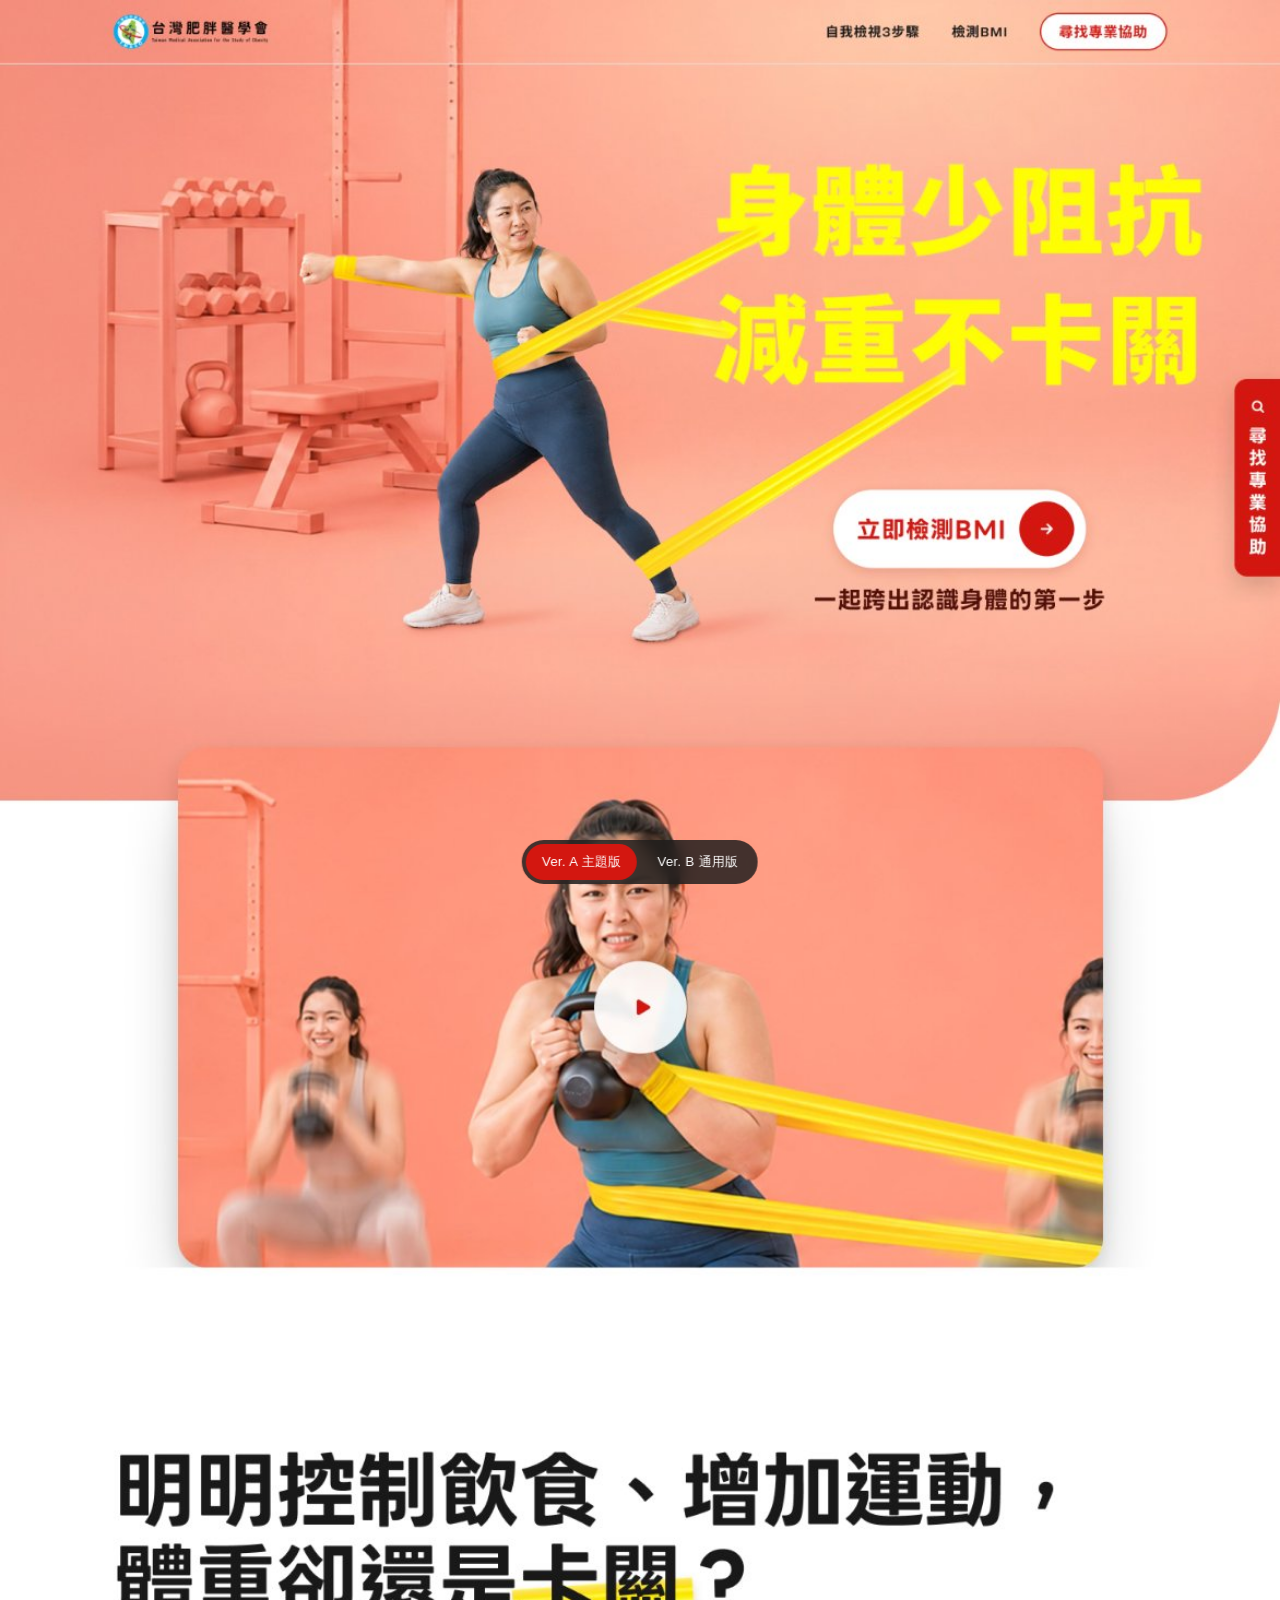
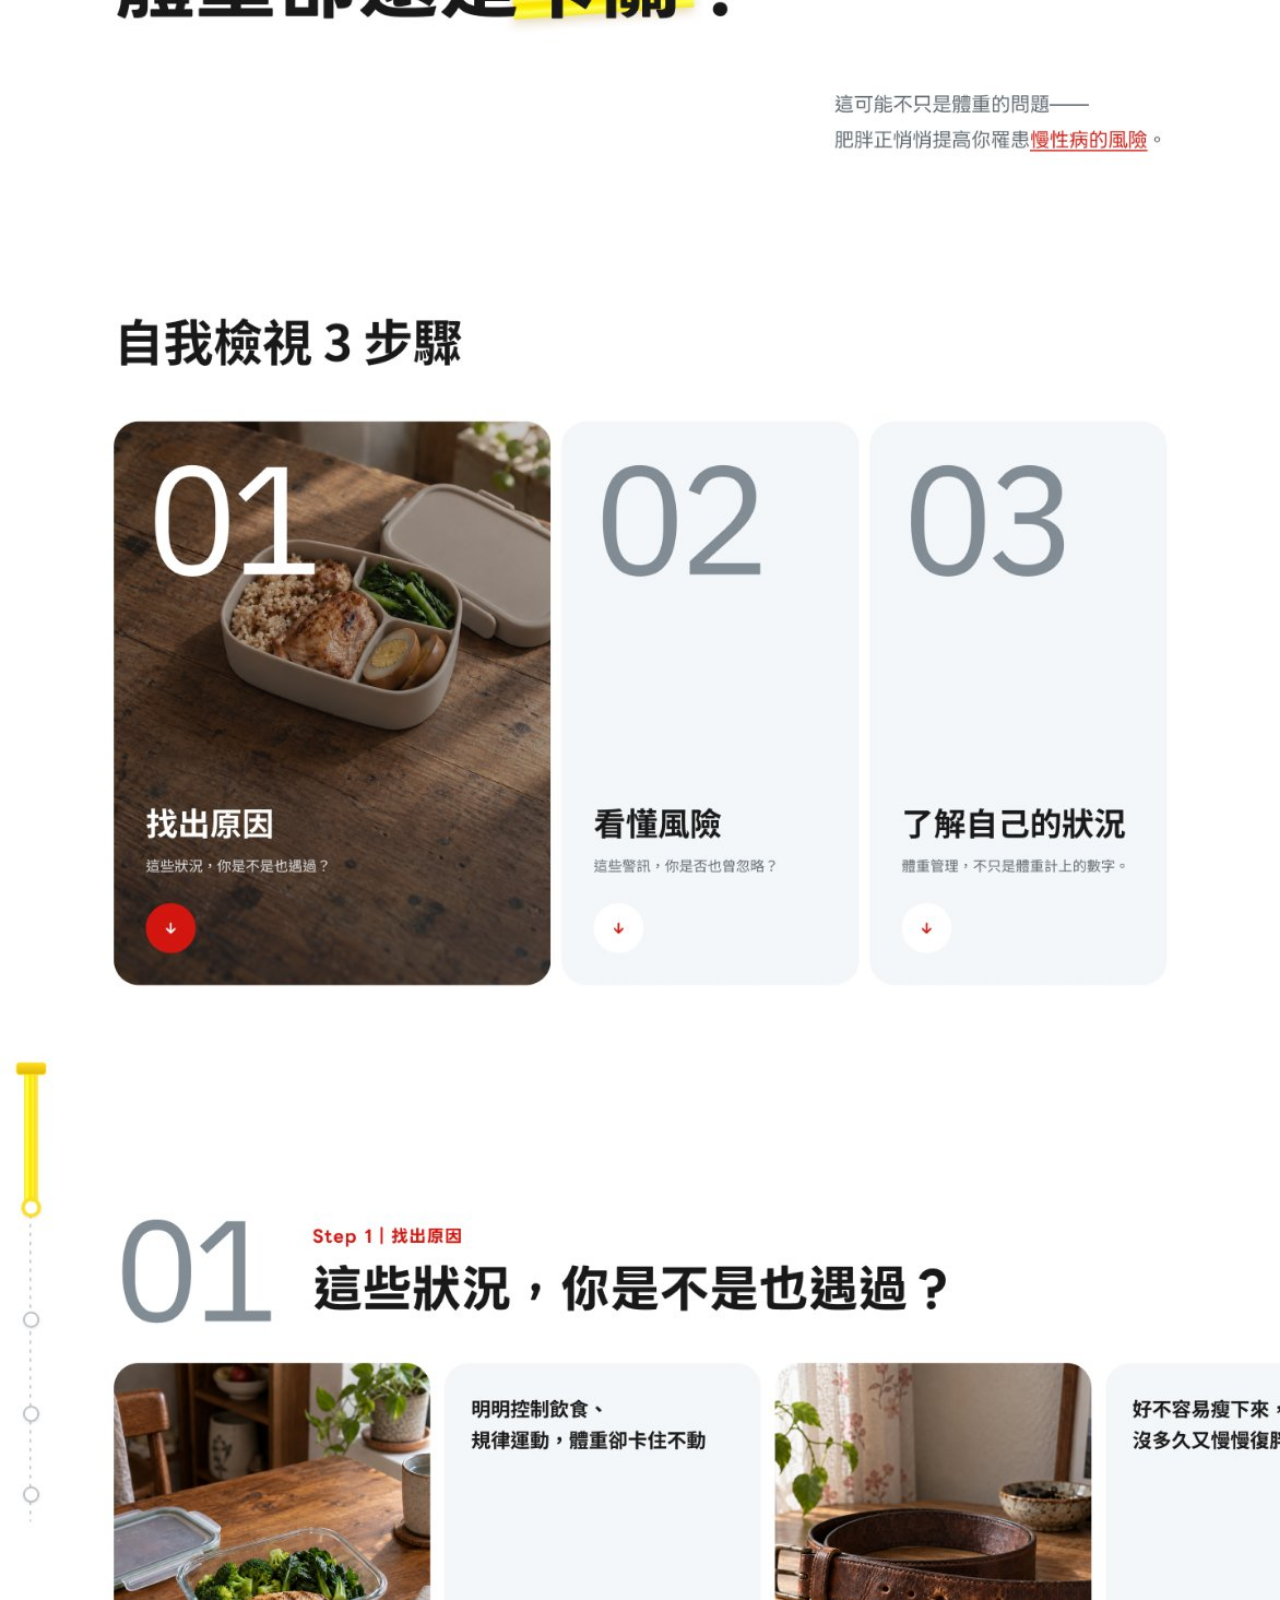
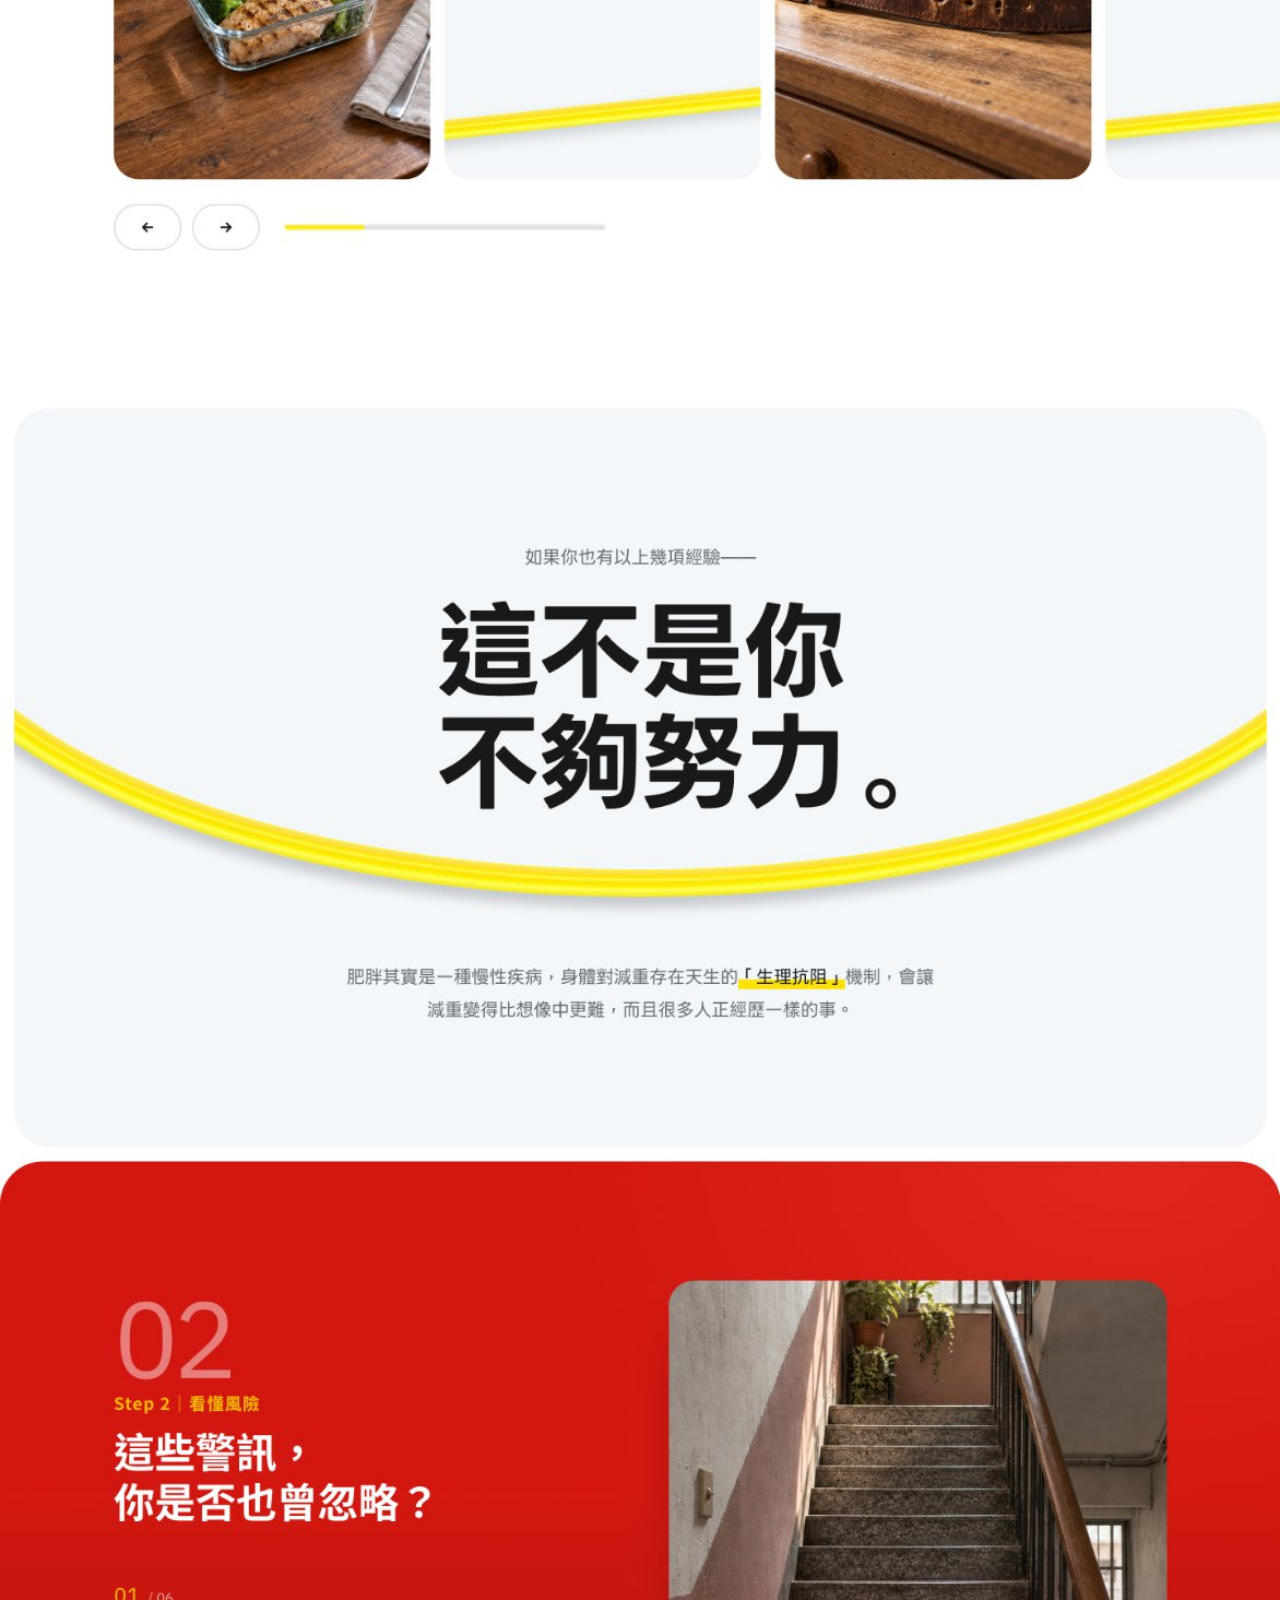
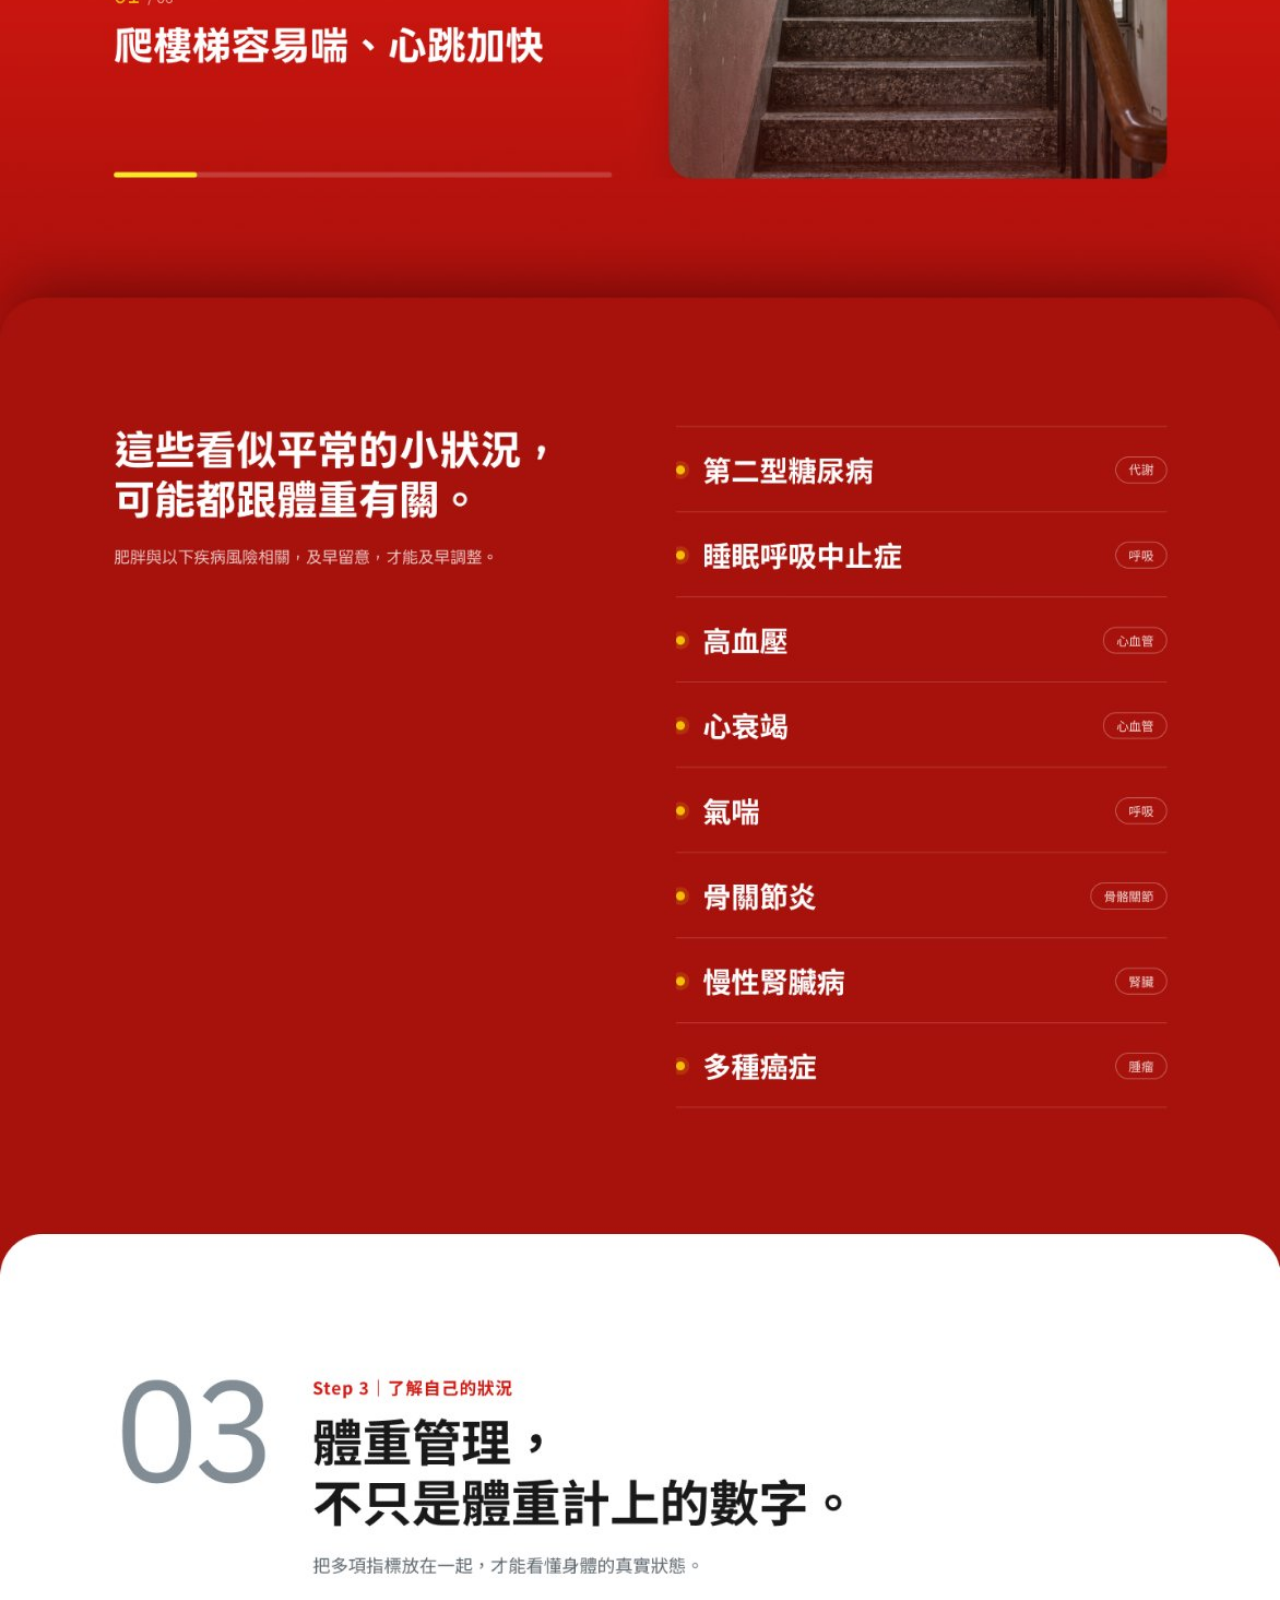
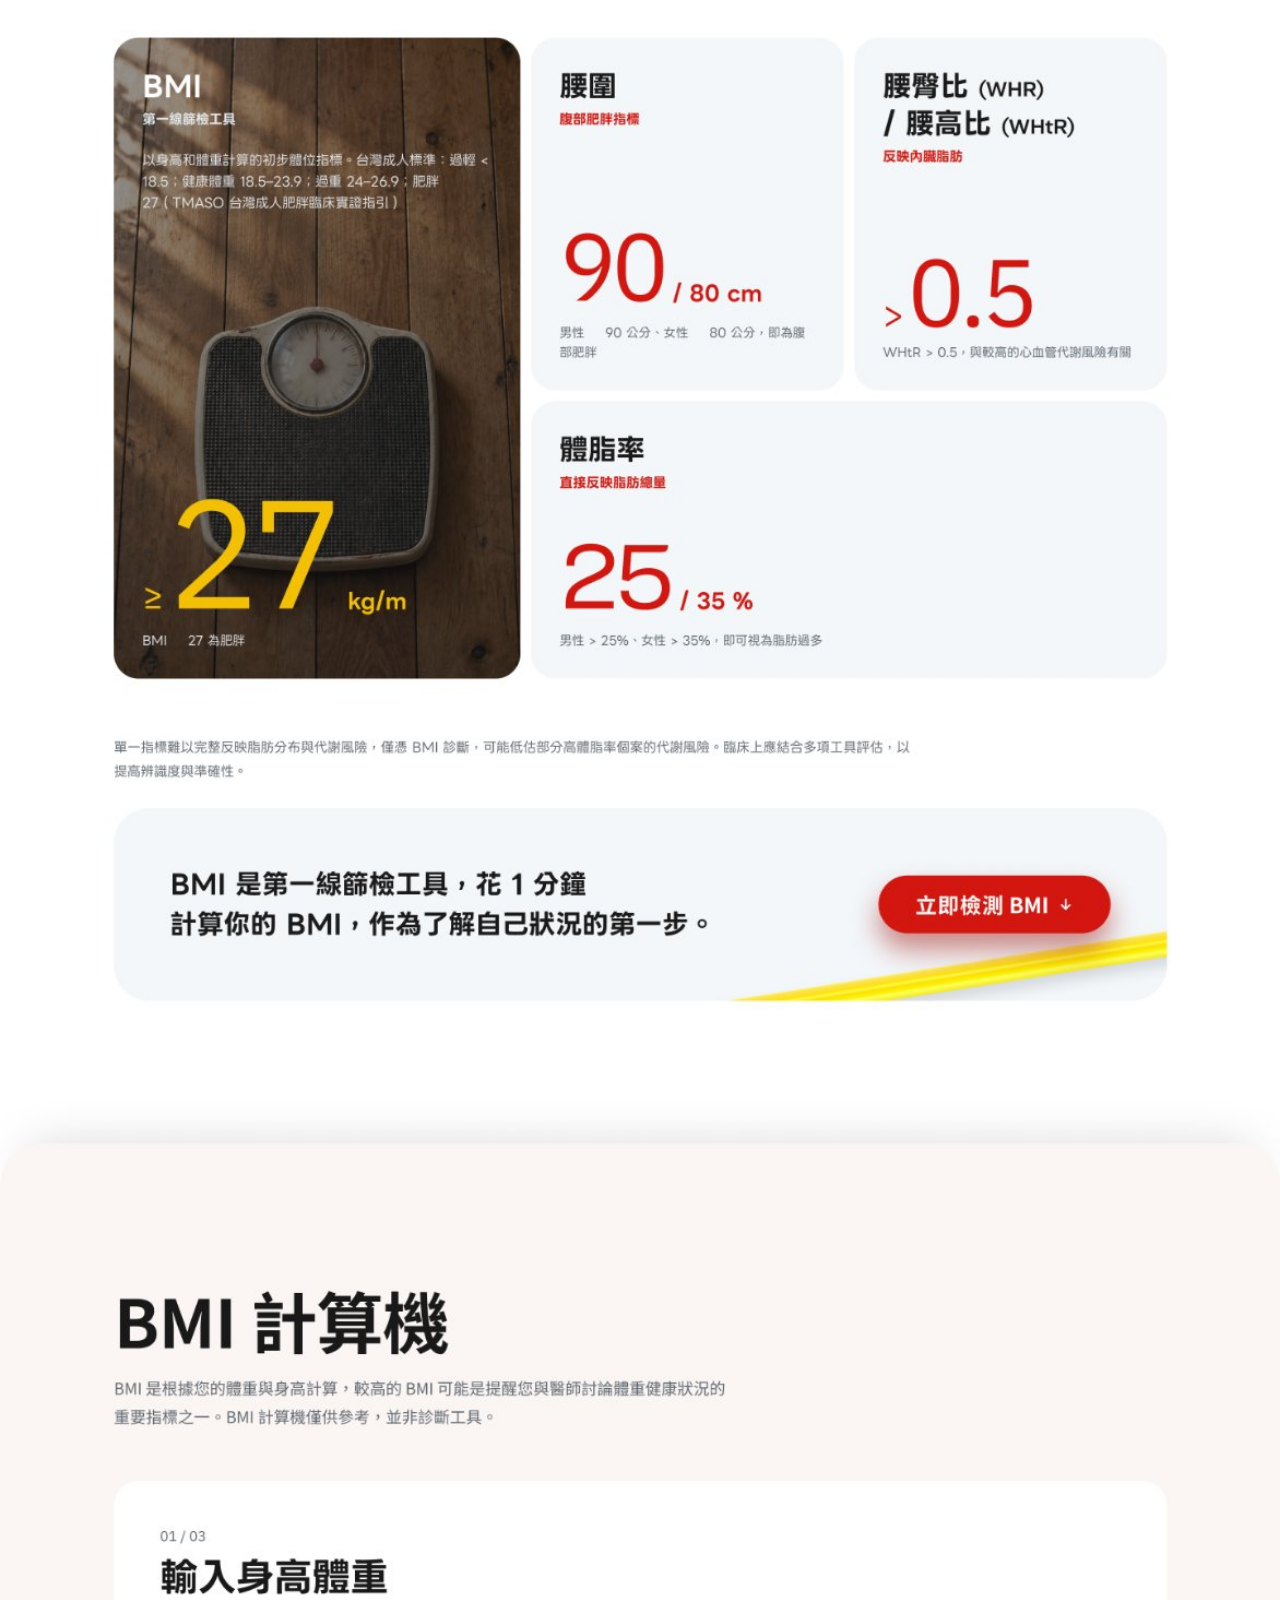
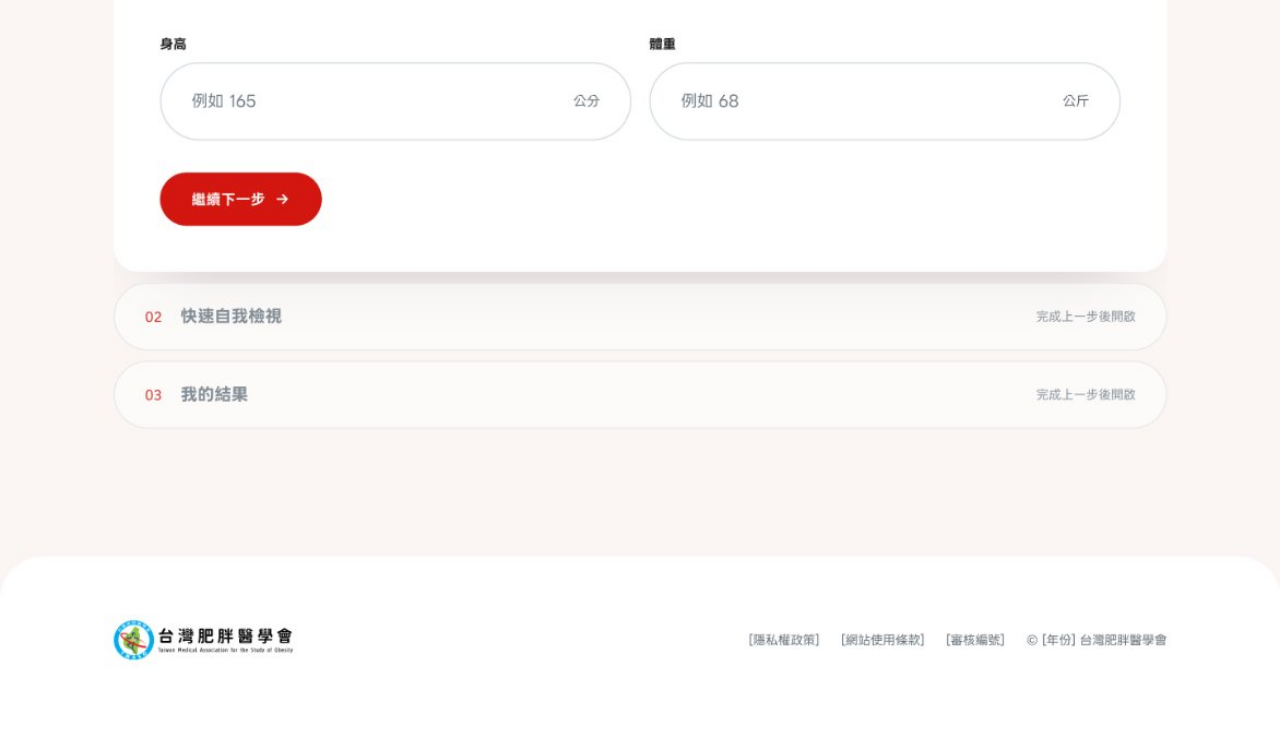
==== index.html @ b7692fe6 "Add Lilly obesity education site proposal mockup Co-Authored-By: Claude Opus 5.5 <noreply@anthropic." ====
<!DOCTYPE html>
<html lang="zh-Hant"><head><meta charset="utf-8">
<meta name="viewport" content="width=device-width, initial-scale=1, viewport-fit=cover">
<title>Lilly 肥胖症衛教網站｜提案示意</title>
<style>
:root{--bg:#ffffff;--ink:#1a1a1a;--red:#D31710;box-sizing:border-box;padding-top:0;padding-bottom:0}
*,*::before,*::after{box-sizing:inherit}
html,body{margin:0;background:var(--bg)}
img.page{display:block;width:100%;height:auto}
.page[hidden]{display:none}
.switch{position:fixed;left:50%;transform:translateX(-50%);bottom:calc(16px + env(safe-area-inset-bottom,0px));display:flex;gap:4px;padding:4px;
 background:rgba(26,26,26,.82);backdrop-filter:blur(8px);-webkit-backdrop-filter:blur(8px);border-radius:999px;z-index:10;
 font-family:"Noto Sans TC","Microsoft JhengHei","PingFang TC",sans-serif;transition:opacity .25s}
.switch button{border:0;background:transparent;color:#fff;font:600 13px/1 inherit;font-family:inherit;padding:9px 16px;border-radius:999px;cursor:pointer;letter-spacing:.02em}
.switch button.on{background:var(--red)}
.switch.dim{opacity:.25}.switch:hover{opacity:1}
</style></head><body>
<img class="page" id="A" alt="Ver. A 主題版" src="[data-uri]">
<img class="page" id="B" alt="Ver. B 通用版" src="[data-uri]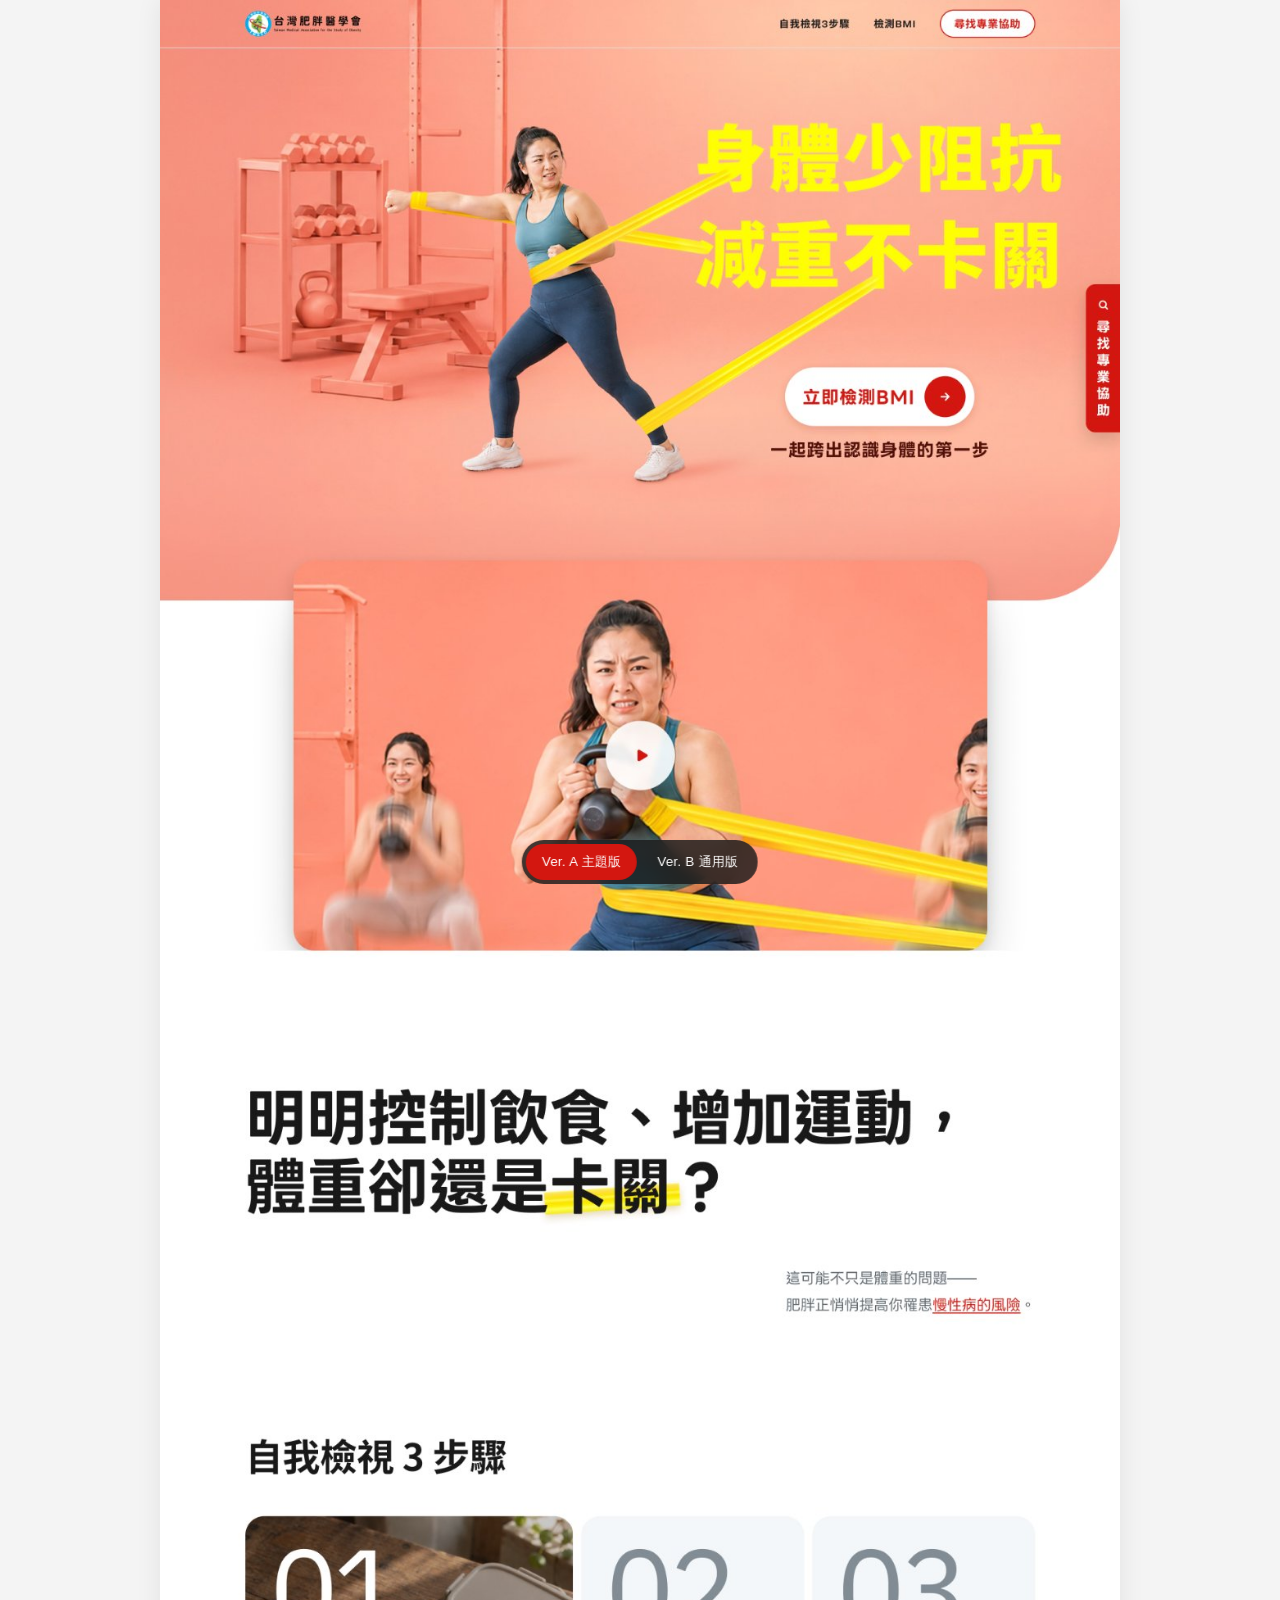
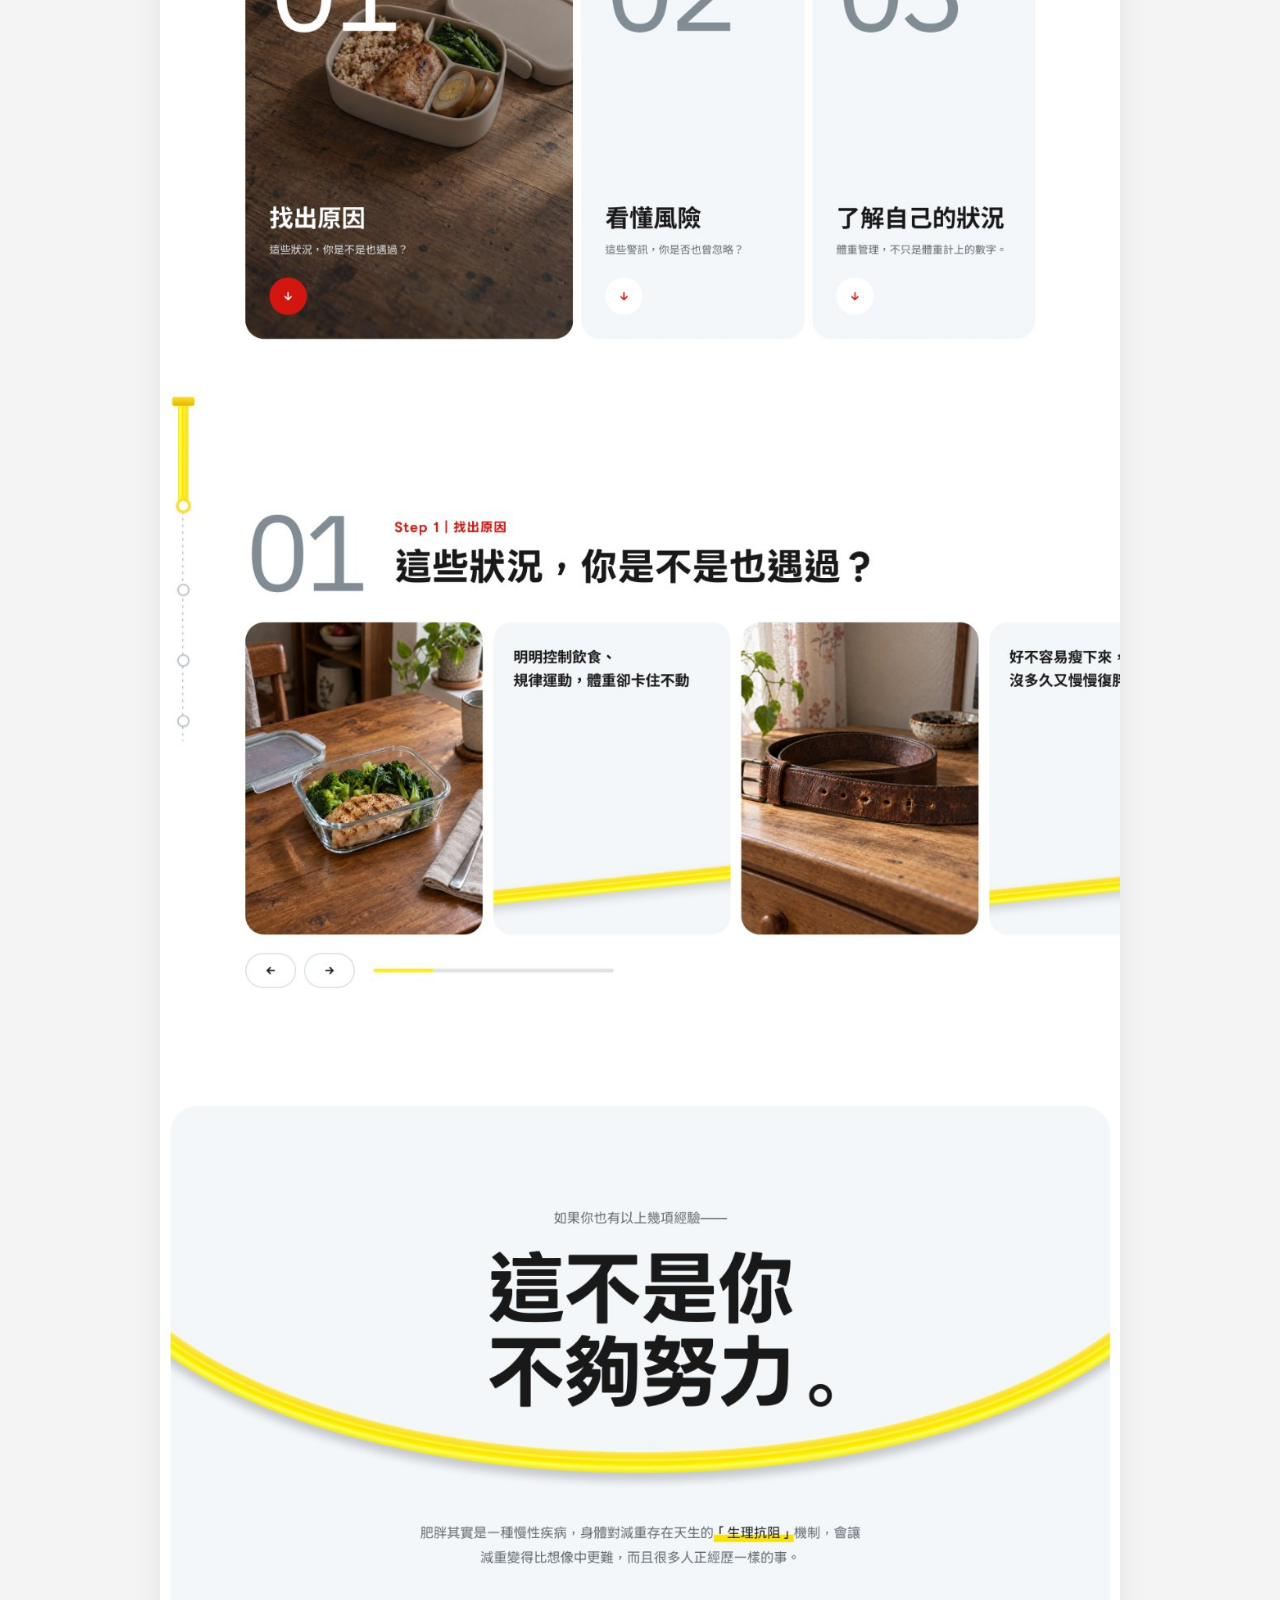
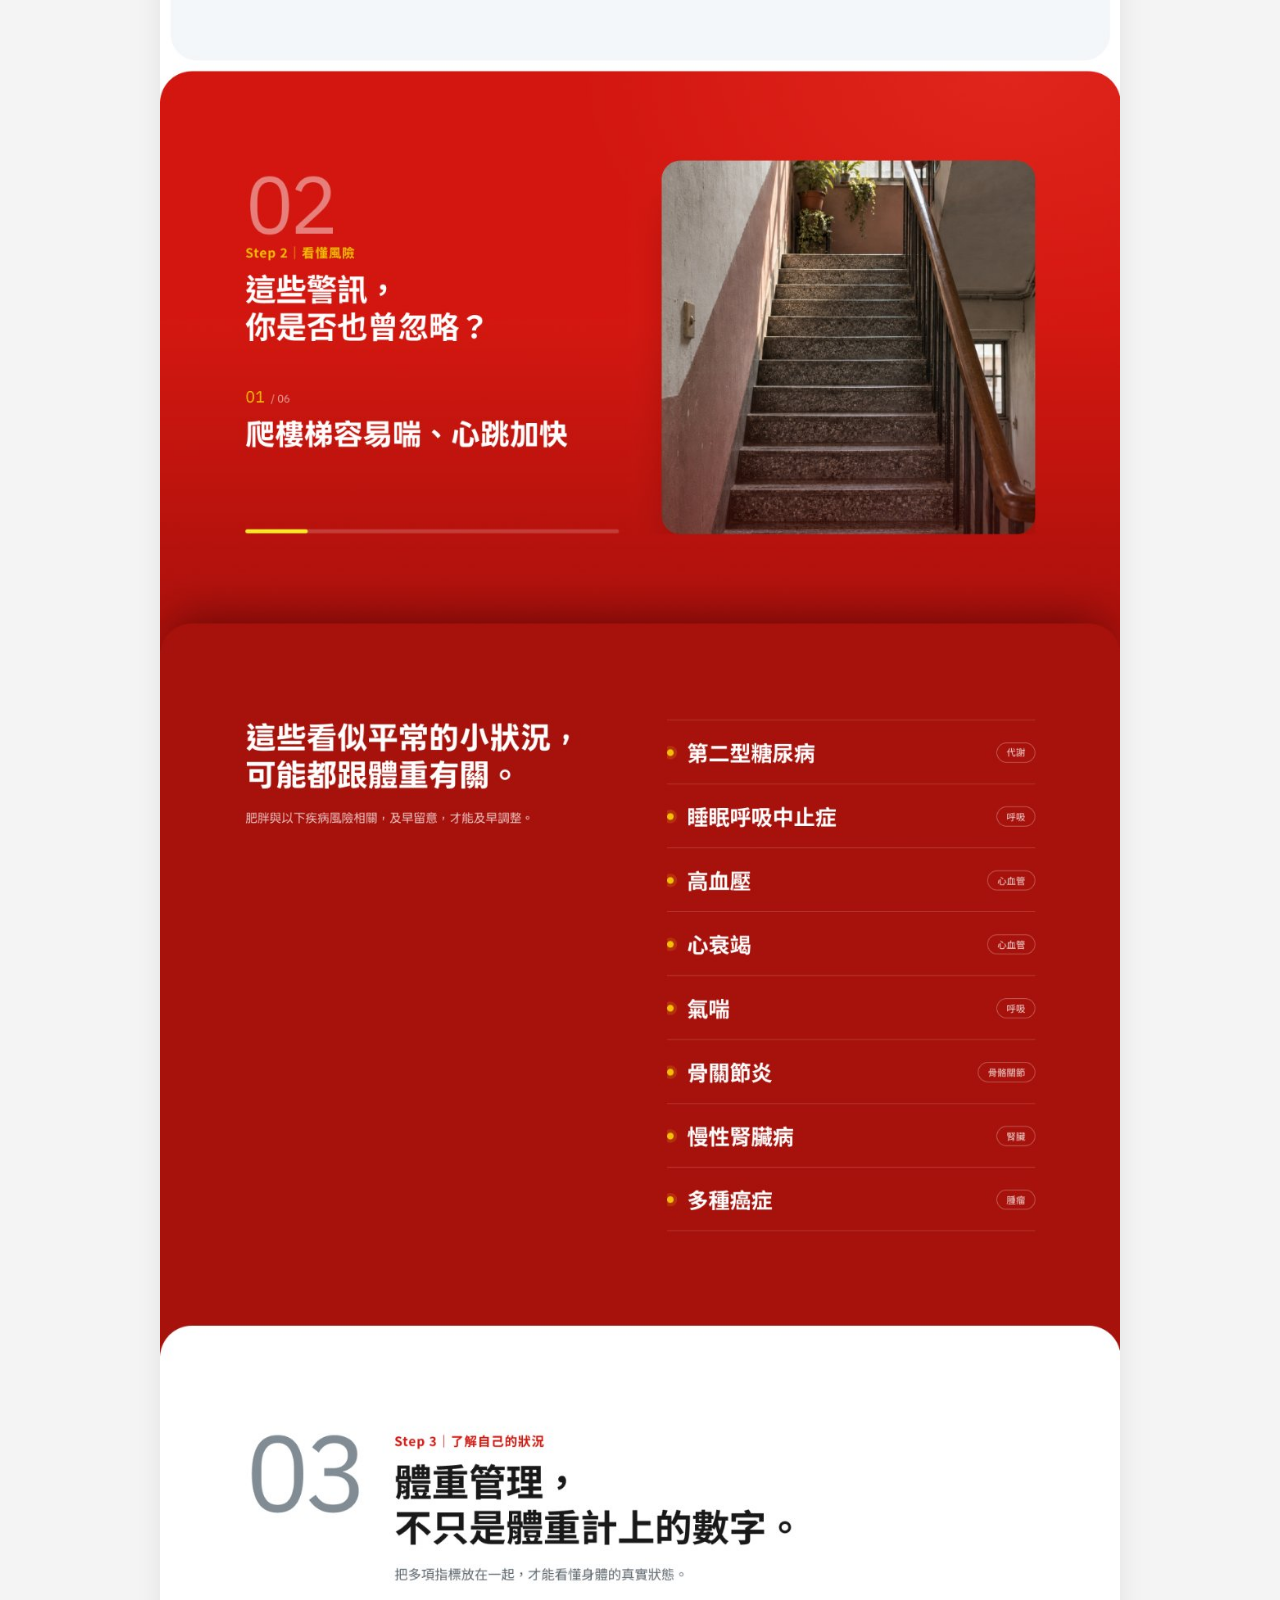
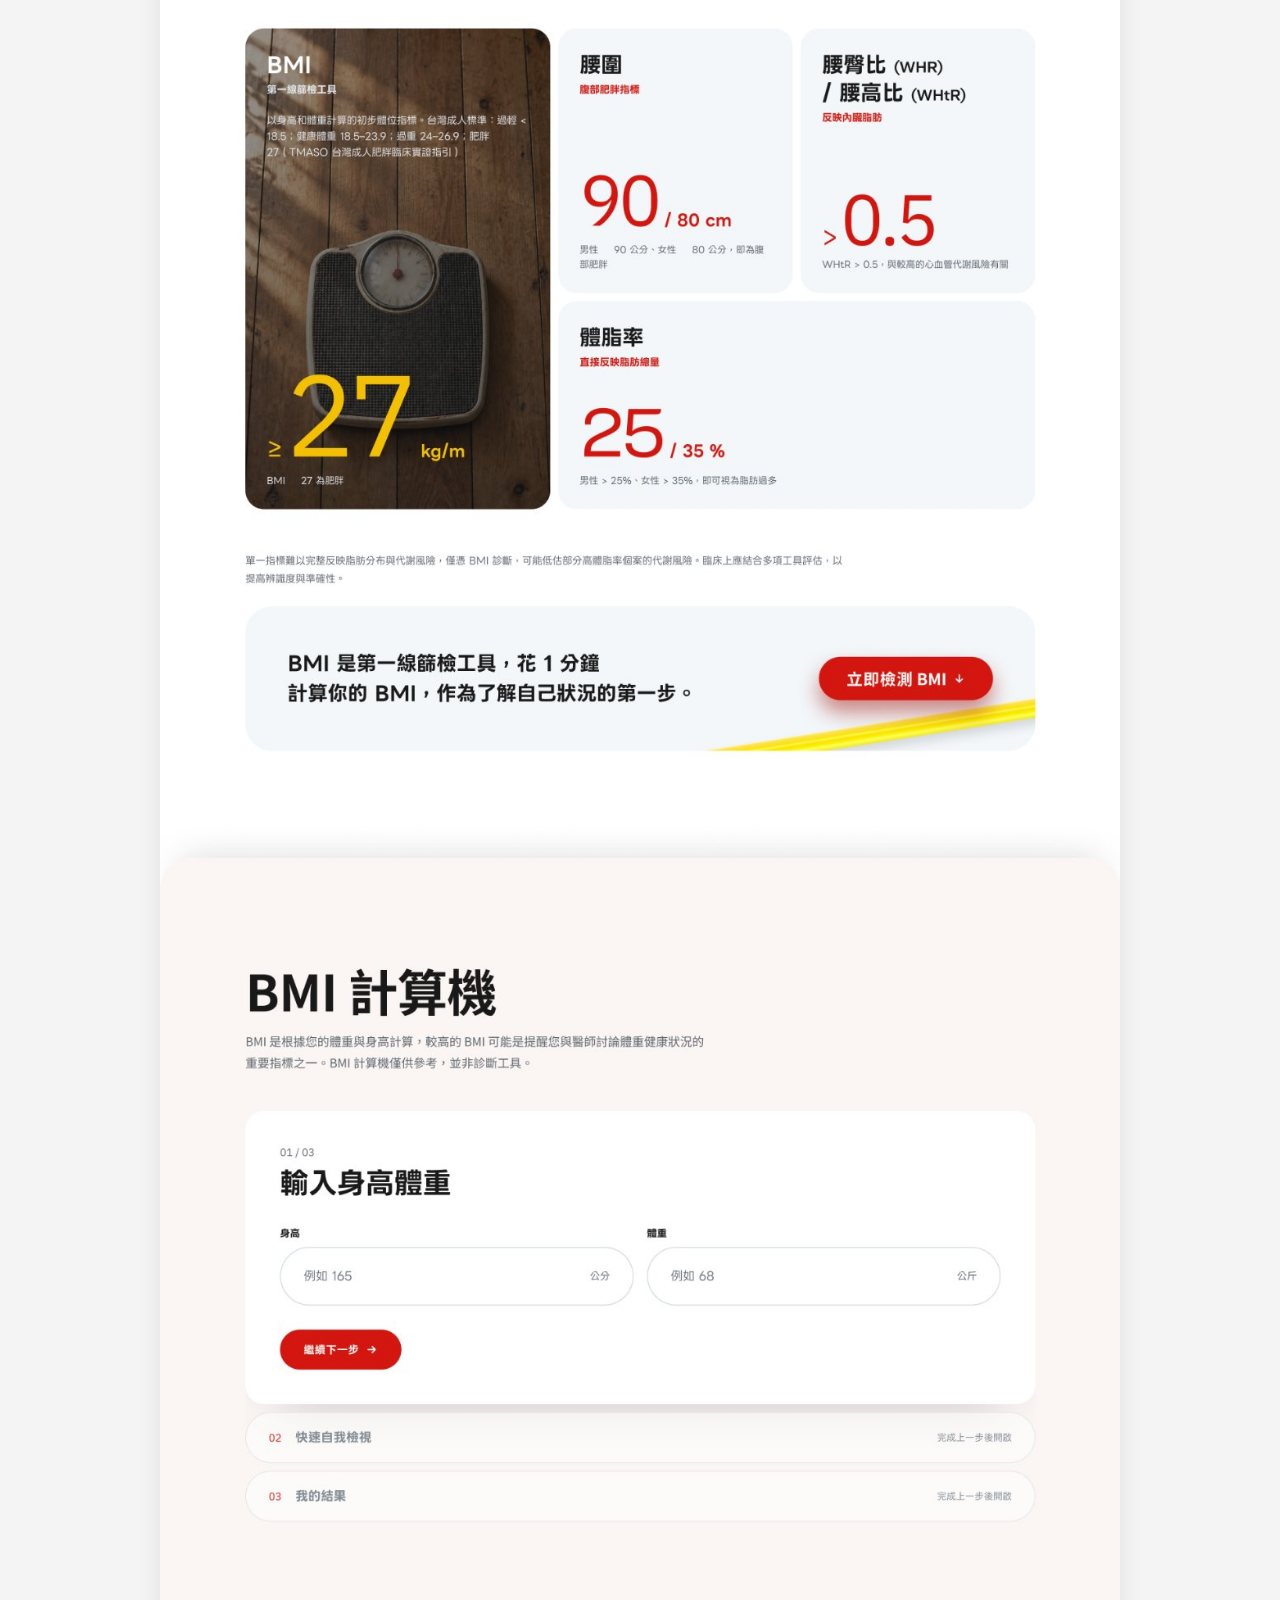
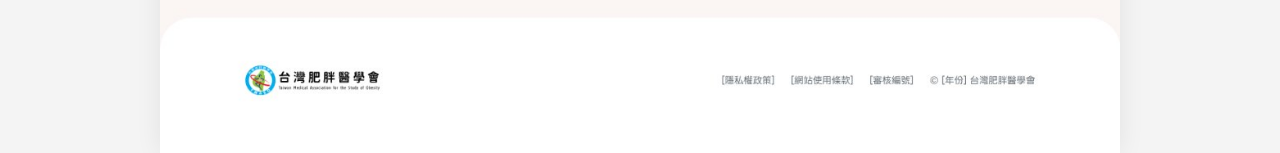
